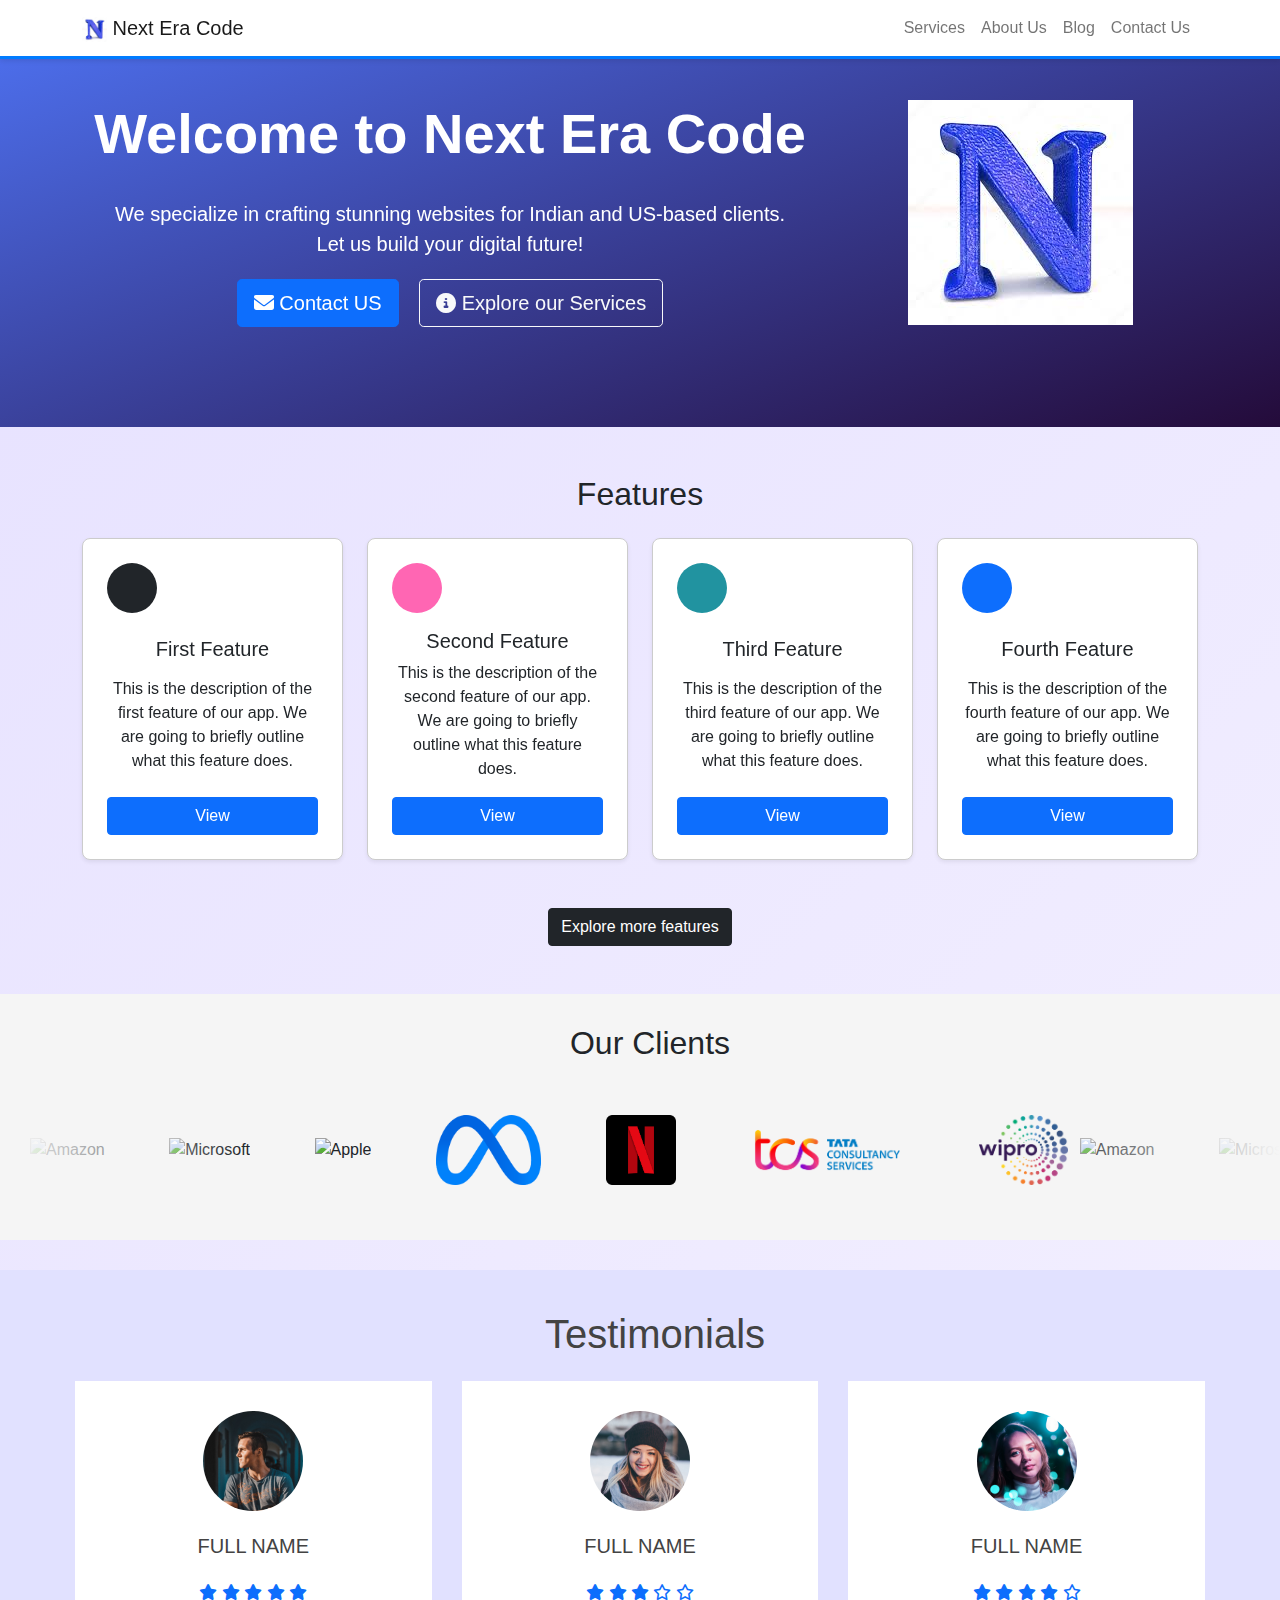
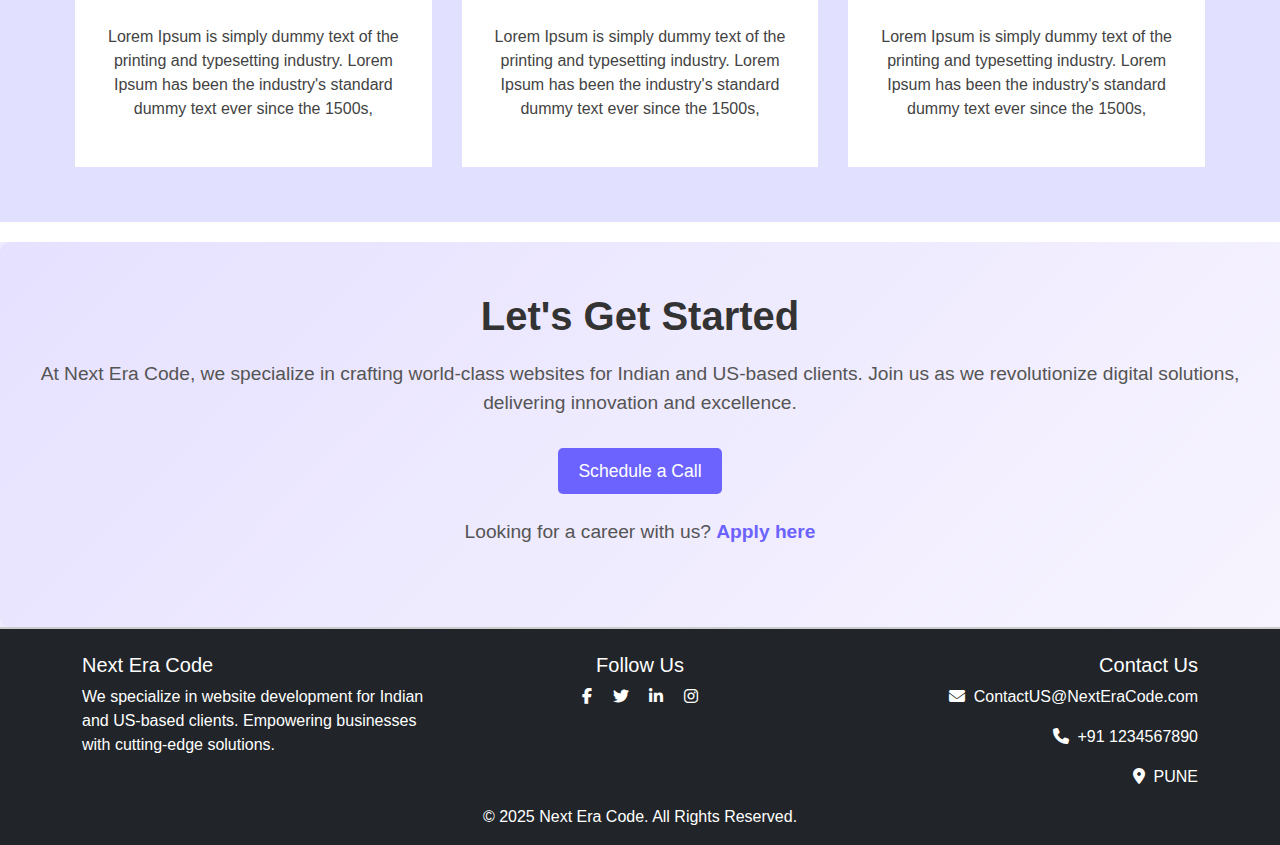
==== index.html @ 8c84ebe3 "Uploading current work" ====
<!DOCTYPE html>
<html lang="en">
  <head>
    <meta charset="UTF-8" />
    <meta name="viewport" content="width=device-width, initial-scale=1.0" />
    <title>Next Era Code</title>
    <link rel="stylesheet" href="bootstrap-5.0.2-dist/css/bootstrap.min.css" />
    <link rel="stylesheet" href="style/style.css" />
    <link href="https://unpkg.com/aos@2.3.1/dist/aos.css" rel="stylesheet" />
    <link
      rel="stylesheet"
      href="https://cdnjs.cloudflare.com/ajax/libs/font-awesome/6.7.2/css/all.min.css"
      integrity="sha512-Evv84Mr4kqVGRNSgIGL/F/aIDqQb7xQ2vcrdIwxfjThSH8CSR7PBEakCr51Ck+w+/U6swU2Im1vVX0SVk9ABhg=="
      crossorigin="anonymous"
      referrerpolicy="no-referrer"
    />
    <link
      href="image/N-logo.jpg"
      rel="icon"
      style="height: 16px; width: 16px"
    />
  </head>
  <body>
    <!-- navbar starts -->
    <nav class="navbar navbar-expand-lg navbar-light navbar-custom">
      <div class="container">
        <a class="navbar-brand" href="#">
          <img
            src="/image/N-logo.jpg"
            alt="Logo"
            style="height: 25px; width: 25px"
          />
          Next Era Code
        </a>
        <button
          class="navbar-toggler"
          type="button"
          data-bs-toggle="collapse"
          data-bs-target="#navbarNav"
          aria-controls="navbarNav"
          aria-expanded="false"
          aria-label="Toggle navigation"
        >
          <span class="navbar-toggler-icon"></span>
        </button>
        <div
          class="collapse navbar-collapse justify-content-end"
          id="navbarNav"
        >
          <ul class="navbar-nav">
            <li class="nav-item">
              <a class="nav-link" href="service.html">Services</a>
            </li>
            <li class="nav-item">
              <a class="nav-link" href="about.html">About Us</a>
            </li>
            <li class="nav-item">
              <a class="nav-link" href="#">Blog</a>
            </li>
            <li class="nav-item">
              <a class="nav-link" href="contact.html">Contact Us</a>
            </li>
          </ul>
        </div>
      </div>
    </nav>
    <!-- navnar ends -->

    <!-- herosection starts  -->
    <section class="hero-section">
      <div class="container">
        <div class="col-md-12" data-aos="fade-right" data-aos-duration="2200">
          <div class="row">
            <div class="col-md-8">
              <h1 class="display-4 fw-bold">Welcome to Next Era Code</h1>
              <br />
              <p class="lead">
                We specialize in crafting stunning websites for Indian and
                US-based clients. <br />
                Let us build your digital future!
              </p>
              <div class="hero-btn">
                <a href="contact.html" class="btn btn-primary btn-lg me-3"
                  ><i class="fas fa-envelope"></i> Contact US</a
                >
                <a href="service.html" class="btn btn-outline-light btn-lg"
                  ><i class="fas fa-info-circle"></i> Explore our Services</a
                >
              </div>
            </div>
            <div class="col-md-4">
              <img
                src="image/N-logo.jpg"
                alt="Company Logo"
                class="img-fluid"
              />
            </div>
          </div>
          <!-- row ends -->
        </div>
      </div>
    </section>
    <!-- herosection ends -->

    <!-- feature section starts here -->
    <section id="services" class="features py-5">
      <div class="container text-center">
        <!-- Title -->
        <h2 class="mb-4">Features</h2>

        <!-- Feature Blocks -->
        <div class="row">
          <!-- First Feature -->
          <div
            class="col-lg-3 col-md-6 mb-4"
            data-aos="fade-down"
            data-aos-duration="1000"
          >
            <div class="card shadow-sm p-4 pop-up">
              <div class="circle bg-dark mb-3"></div>
              <h5 class="card-title">First Feature</h5>
              <p class="card-text">
                This is the description of the first feature of our app. We are
                going to briefly outline what this feature does.
              </p>
              <a href="#" class="btn btn-primary">View</a>
            </div>
          </div>
          <!-- Second Feature -->
          <div
            class="col-lg-3 col-md-6 mb-4"
            data-aos="fade-up"
            data-aos-duration="1000"
          >
            <div class="card shadow-sm p-4 pop-up">
              <div class="circle bg-pink mb-3"></div>
              <h5 class="card-title">Second Feature</h5>
              <p class="card-text">
                This is the description of the second feature of our app. We are
                going to briefly outline what this feature does.
              </p>
              <a href="#" class="btn btn-primary">View</a>
            </div>
          </div>
          <!-- Third Feature -->
          <div
            class="col-lg-3 col-md-6 mb-4"
            data-aos="fade-down"
            data-aos-duration="1000"
          >
            <div class="card shadow-sm p-4 pop-up">
              <div class="circle bg-3 mb-3"></div>
              <h5 class="card-title">Third Feature</h5>
              <p class="card-text">
                This is the description of the third feature of our app. We are
                going to briefly outline what this feature does.
              </p>
              <a href="#" class="btn btn-primary">View</a>
            </div>
          </div>
          <!-- Fourth Feature -->
          <div
            class="col-lg-3 col-md-6 mb-4"
            data-aos="fade-up"
            data-aos-duration="1000"
          >
            <div class="card shadow-sm p-4 pop-up">
              <div class="circle bg-primary mb-3"></div>
              <h5 class="card-title">Fourth Feature</h5>
              <p class="card-text">
                This is the description of the fourth feature of our app. We are
                going to briefly outline what this feature does.
              </p>
              <a href="#" class="btn btn-primary">View</a>
            </div>
          </div>
        </div>

        <!-- Center Button -->
        <a href="#" class="btn btn-dark mt-4">Explore more features</a>
      </div>
    </section>

    <!-- feature ends -->

    <!-- our client section starts-->
    <div class="client-section">
      <div id="our-client-text">
        <h2>Our Clients</h2>
      </div>
      <div class="logos">
        <div class="logos-slide">
          <img
            src="https://upload.wikimedia.org/wikipedia/commons/a/a9/Amazon_logo.svg"
            alt="Amazon"
          />
          <img
            src="https://upload.wikimedia.org/wikipedia/commons/4/44/Microsoft_logo.svg"
            alt="Microsoft"
          />
          <img
            src="https://upload.wikimedia.org/wikipedia/commons/f/fa/Apple_logo_black.svg"
            alt="Apple"
          />
          <img src="image/Meta.png" alt="meta" />
          <img src="image/Netflix_icon.png" alt="N" />
          <img src="image/TCS.png" alt="TCS" />
          <img src="image/Wipro.png" alt="Wipro" />
        </div>
        <div class="logos-slide">
          <img
            src="https://upload.wikimedia.org/wikipedia/commons/a/a9/Amazon_logo.svg"
            alt="Amazon"
          />
          <img
            src="https://upload.wikimedia.org/wikipedia/commons/4/44/Microsoft_logo.svg"
            alt="Microsoft"
          />
          <img
            src="https://upload.wikimedia.org/wikipedia/commons/f/fa/Apple_logo_black.svg"
            alt="Apple"
          />
          <img src="image/Meta.png" alt="meta" />
          <img src="image/Netflix_icon.png" alt="N" />
          <img src="image/TCS.png" alt="" />
          <img src="image/Wipro.png" alt="" />
        </div>
        <div class="logos-slide">
          <img
            src="https://upload.wikimedia.org/wikipedia/commons/a/a9/Amazon_logo.svg"
            alt="Amazon"
          />
          <img
            src="https://upload.wikimedia.org/wikipedia/commons/4/44/Microsoft_logo.svg"
            alt="Microsoft"
          />
          <img
            src="https://upload.wikimedia.org/wikipedia/commons/f/fa/Apple_logo_black.svg"
            alt="Apple"
          />
          <img src="image/Meta.png" alt="meta" />
          <img src="image/Netflix_icon.png" alt="N" />
          <img src="image/TCS.png" alt="" />
          <img src="image/Wipro.png" alt="" />
        </div>

        <div class="logos-slide">
          <img
            src="https://upload.wikimedia.org/wikipedia/commons/a/a9/Amazon_logo.svg"
            alt="Amazon"
          />
          <img
            src="https://upload.wikimedia.org/wikipedia/commons/4/44/Microsoft_logo.svg"
            alt="Microsoft"
          />
          <img
            src="https://upload.wikimedia.org/wikipedia/commons/f/fa/Apple_logo_black.svg"
            alt="Apple"
          />
          <img src="image/Meta.png" alt="meta" />
          <img src="image/Netflix_icon.png" alt="N" />
          <img src="image/TCS.png" alt="" />
          <img src="image/Wipro.png" alt="" />
        </div>
      </div>
    </div>
    <!-- our client section ends-->

    <!-- testimonial section starts -->
    <div class="testimonials">
      <div class="testimonial-inner">
        <h1>Testimonials</h1>
        <!-- <div class="border"></div> -->

        <div class="testimonial-row">
          <div class="testimonial-col">
            <div class="testimonial">
              <img src="image\p1.png" alt="" />
              <div class="testimonial-name">Full name</div>
              <div class="testimonial-stars">
                <i class="fas fa-star"></i>
                <i class="fas fa-star"></i>
                <i class="fas fa-star"></i>
                <i class="fas fa-star"></i>
                <i class="fas fa-star"></i>
              </div>

              <p>
                Lorem Ipsum is simply dummy text of the printing and typesetting
                industry. Lorem Ipsum has been the industry's standard dummy
                text ever since the 1500s,
              </p>
            </div>
          </div>

          <div class="testimonial-col">
            <div class="testimonial">
              <img src="image\p2.png" alt="" />
              <div class="testimonial-name">Full name</div>
              <div class="testimonial-stars">
                <i class="fas fa-star"></i>
                <i class="fas fa-star"></i>
                <i class="fas fa-star"></i>
                <i class="far fa-star"></i>
                <i class="far fa-star"></i>
              </div>

              <p>
                Lorem Ipsum is simply dummy text of the printing and typesetting
                industry. Lorem Ipsum has been the industry's standard dummy
                text ever since the 1500s,
              </p>
            </div>
          </div>

          <div class="testimonial-col">
            <div class="testimonial">
              <img src="image\p3.png" alt="" />
              <div class="testimonial-name">Full name</div>
              <div class="testimonial-stars">
                <i class="fas fa-star"></i>
                <i class="fas fa-star"></i>
                <i class="fas fa-star"></i>
                <i class="fas fa-star"></i>
                <i class="far fa-star"></i>
              </div>

              <p>
                Lorem Ipsum is simply dummy text of the printing and typesetting
                industry. Lorem Ipsum has been the industry's standard dummy
                text ever since the 1500s,
              </p>
            </div>
          </div>
        </div>
      </div>
    </div>
    <!-- testimonial section ends -->

    <div class="get-started">
      <h2>Let's Get Started</h2>
      <p>
        At Next Era Code, we specialize in crafting world-class websites for
        Indian and US-based clients. Join us as we revolutionize digital
        solutions, delivering innovation and excellence.
      </p>
      <button class="btn btn-primary" onclick="window.location.href='service.html'">Schedule a Call </button>
      <p class="mt-4">
        Looking for a career with us? <a href="service.html">Apply here</a>
      </p>
    </div>

    <!-- footer starts here -->
    <footer id="contact" class="bg-dark text-white pt-4">
      <div class="container">
        <div class="row">
          <!-- Company Information -->
          <div class="col-md-4">
            <h5>Next Era Code</h5>
            <p>
              We specialize in website development for Indian and US-based
              clients. Empowering businesses with cutting-edge solutions.
            </p>
          </div>

          <!-- Social Media Links -->
          <div class="col-md-4 text-center follow-us">
            <h5>Follow Us</h5>
            <a href="#" class="text-white me-3">
              <i class="fab fa-facebook-f"></i>
            </a>
            <a href="#" class="text-white me-3">
              <i class="fab fa-twitter"></i>
            </a>
            <a href="#" class="text-white me-3">
              <i class="fab fa-linkedin-in"></i>
            </a>
            <a href="#" class="text-white">
              <i class="fab fa-instagram"></i>
            </a>
          </div>

          <!-- Copyright -->
          <div class="col-md-4 text-end">
            <h5>Contact Us</h5>
            <p>
              <i class="fa-solid fa-envelope"></i>&nbsp;
              ContactUS@NextEraCode.com
            </p>
            <p><i class="fa-solid fa-phone"></i>&nbsp; +91 1234567890</p>
            <p><i class="fa-solid fa-location-dot"></i>&nbsp; PUNE</p>
          </div>
          <p class="text-center">
            &copy; 2025 Next Era Code. All Rights Reserved.
          </p>
        </div>
      </div>
    </footer>

    <!-- footer ends -->

    <!-- Font Awesome Bootstrap -->
    <script src="main.js"></script>
    <script src="https://cdnjs.cloudflare.com/ajax/libs/font-awesome/6.0.0-beta3/js/all.min.js"></script>
    <script src="https://cdn.jsdelivr.net/npm/bootstrap@5.3.0-alpha1/dist/js/bootstrap.bundle.min.js"></script>
    <script src="https://unpkg.com/aos@2.3.1/dist/aos.js"></script>

    <script>
      AOS.init();
    </script>
  </body>
</html>
---- style/style.css ----
/* Home Page */
.navbar {
  position: fixed;
  top: 0;
  left: 0;
  width: 100%;
  z-index: 1000;
  background-color: #fff;
  box-shadow: 0 2px 5px rgba(0, 0, 0, 0.1);
}

body {
  font-family: "Roboto", sans-serif;
  background: linear-gradient(135deg, #e6e1ff, #f7f4ff);
}
.navbar-custom {
  border-bottom: 3px solid #007bff;
}

.hero-section {
  background: linear-gradient(160deg, #4f74f6, #240b3a);
  color: white;
  padding: 100px 0;
  text-align: center;
  /* font-family: roboto; */
}
.hero-btn {
  margin-top: 20px;
}

.follow-us a {
  text-decoration: none;
}

footer {
  border-top: 2px #ccc solid;
}

/* home page feature section  */

.features .row {
  display: flex;
  flex-wrap: wrap;
}
.features .card {
  height: 100%;
  display: flex;
  flex-direction: column;
  justify-content: space-between;
}

.circle {
  width: 50px;
  height: 50px;
  border-radius: 50%;
  display: inline-block;
}
.bg-dark {
  background-color: #333;
}
.bg-pink {
  background-color: #ff66b3;
}
.bg-3 {
  background-color: #2193a0;
}
.bg-primary {
  background-color: #007bff;
}

/* .summary{
  background-color: #6e4eb1;
  color: #fff;
} */

/* Base Div Styling */
.pop-up {
  background-color: #fff;
  border: 1px solid #ccc;
  border-radius: 8px;
  padding: 20px;
  text-align: center;
  transition: all 0.3s ease;
  box-shadow: 0 4px 6px rgba(0, 0, 0, 0.1);
}

.pop-up:hover {
  transform: scale(1.1);
  box-shadow: 0 10px 20px rgba(0, 0, 0, 0.2);
  background-color: #f9f9f9;
}

.pop-up:hover * {
  transform: scale(1.05);
  transition: transform 0.3s ease;
}
/* home page feature section end */

.btn:hover {
  box-shadow: 0 8px 15px rgba(0, 0, 0, 0.2);
  transform: translateY(-3px);
}

.get-started {
  background: linear-gradient(135deg, #e6e1ff, #f7f4ff);
  padding: 50px 20px;
  text-align: center;
  border-radius: 10px;
}

.get-started h2 {
  font-weight: bold;
  font-size: 2.5rem;
  margin-bottom: 20px;
  color: #333;
}

.get-started p {
  font-size: 1.2rem;
  color: #555;
  margin-bottom: 30px;
}

.get-started .btn-primary {
  background-color: #6c63ff;
  border: none;
  font-size: 1.1rem;
  padding: 10px 20px;
  border-radius: 5px;
  transition: transform 0.3s, box-shadow 0.3s;
}

.get-started .btn-primary:hover {
  transform: scale(1.05);
  box-shadow: 0 8px 15px rgba(0, 0, 0, 0.2);
}

.get-started a {
  color: #6c63ff;
  font-weight: bold;
  text-decoration: none;
}

.get-started a:hover {
  text-decoration: underline;
}

/* our client section start */
@keyframes slide {
  0% {
    transform: translateX(-100%);
  }
  100% {
    transform: translateX(0%);
  }
}

.client-section {
  /* border: 2px solid violet;   */
  margin-bottom: 30px;
  position: relative;
  display: flex;
  flex-direction: column;
  text-align: center;
  background-color: whitesmoke;
}

#our-client-text {
  font-family: "Roboto", sans-serif;
  font-weight: 500;
  margin-top: 30px;
  margin-bottom: 10px;
  padding-left: 20px;
}
.logos {
  /* border: 2px solid black; */
  overflow: hidden;
  height: 100px;
  white-space: nowrap;
  margin: 20px 0;
  margin-bottom: 40px;
  display: flex;
  align-items: center;
}
.logos::before {
  position: absolute;
  bottom: 50px;
  left: 0;
  width: 250px;
  height: 75px;
  background: linear-gradient(to left, rgba(255, 255, 255, 0), whitesmoke);
  content: "";
  z-index: 2;
}

.logos::after {
  position: absolute;
  bottom: 50px;
  right: 0;
  width: 250px;
  height: 75px;
  background: linear-gradient(to right, rgba(255, 255, 255, 0), whitesmoke);
  content: "";
  z-index: 2;
}
.logos-slide {
  /* border: 2px solid black; */
  display: inline-block;
  animation: 25s slide infinite linear;
}
.logos-slide img {
  height: 70px;
  margin: 0 30px;
}
/* our client section end */

/* testimonial section starts */
.testimonials {
  /* border: 1px solid;  */
  padding: 40px 0;
  background: #e1e1ff;
  color: #434343;
  text-align: center;
  font-family: "montserrat", sans-serif;
  border-bottom: 20px solid #fff;
}
.testimonial-inner {
  /* border: 1px solid red;  */
  max-width: 1200px;
  margin: auto;
  overflow: hidden;
  padding: 0 20px;
}
.testimonial-inner h1 {
  margin-left: 30px;
}

.testimonial-row {
  /* border: 1px solid;  */
  display: flex;
  flex-wrap: wrap;
  justify-content: center;
}
.testimonial-col {
  /* border: 1px solid;  */
  flex: 33.33%;
  max-width: 33.33%;
  box-sizing: border-box;
  padding: 15px;
}
.testimonial {
  /* border: 1px solid;  */
  background: #fff;
  padding: 30px;
}
.testimonial img {
  /* border: 1px solid;  */
  width: 100px;
  height: 100px;
  border-radius: 50%;
}
.testimonial-name {
  /* border: 1px solid;  */
  font-size: 20px;
  text-transform: uppercase;
  margin: 20px 0;
  /* margin-left: 50px; */
  /* padding-left: 10px; */
}
.testimonial-stars {
  color: #0d6efd;
  /* border: 1px solid;  */
  margin-bottom: 20px;
}

@media screen and (max-width: 960px) {
  .testimonial-col {
    flex: 100%;
    max-width: 80%;
  }
}

@media screen and (max-width: 600px) {
  .testimonial-col {
    flex: 100%;
    max-width: 100%;
  }
}
/* testimonial section ends */

/* ************* Home Page End ************* */

/* **************** Service Page Start *************** */
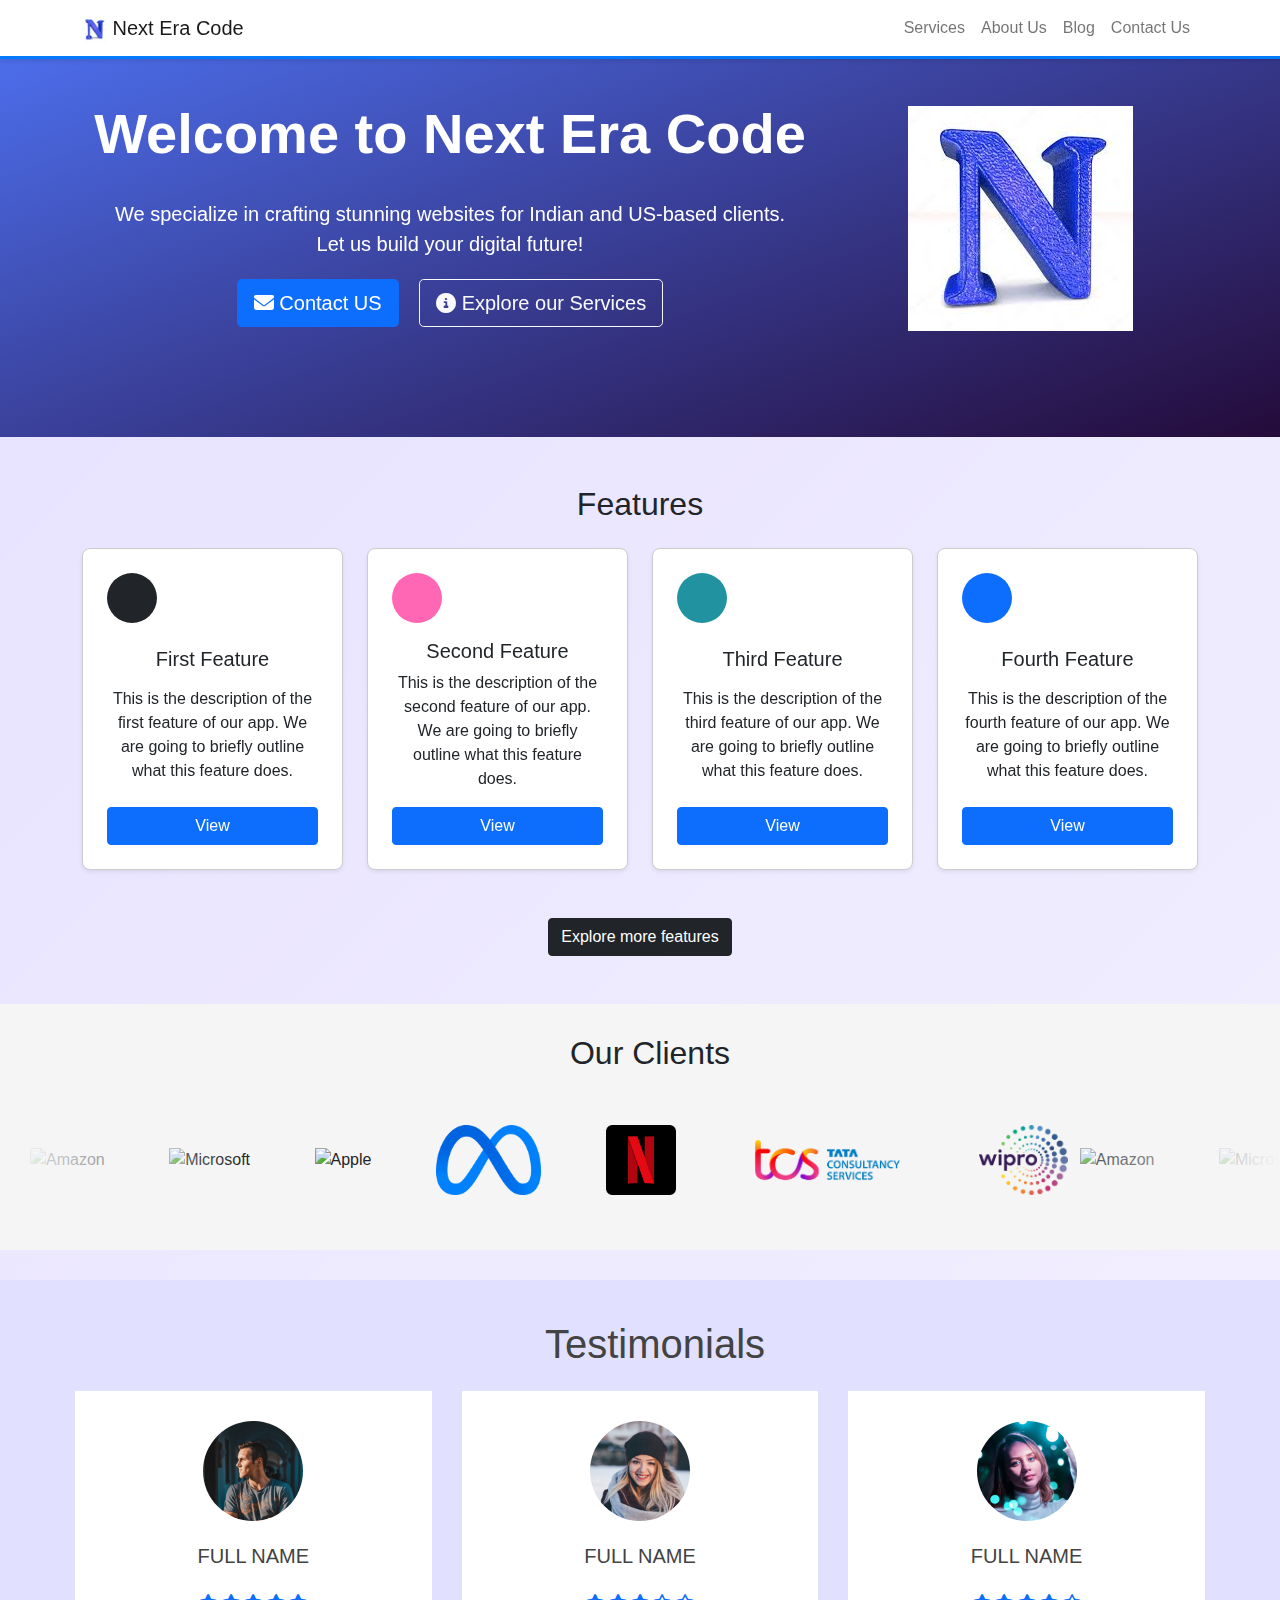
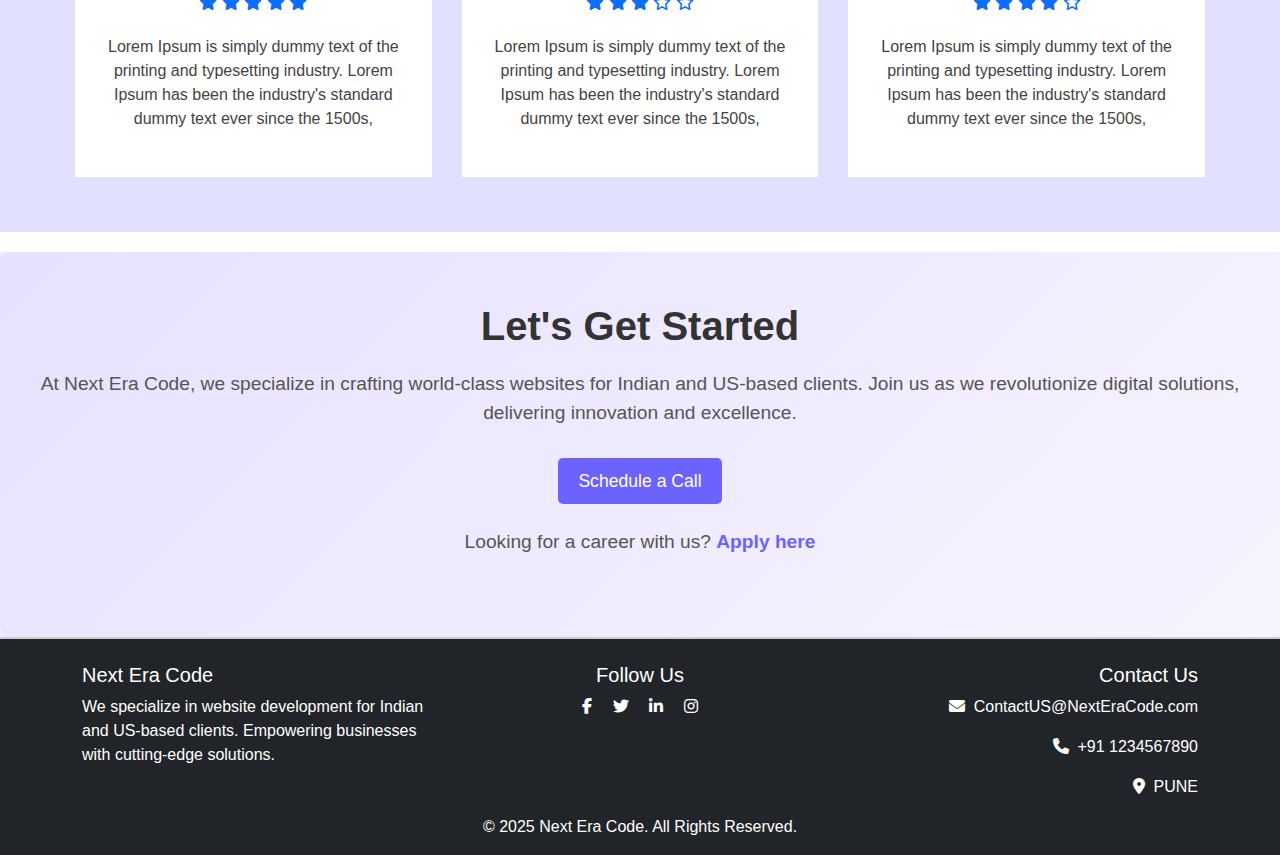
==== commit ba7e0237: "Update index.html" ====
--- a/index.html
+++ b/index.html
@@ -26,7 +26,7 @@
       <div class="container">
         <a class="navbar-brand" href="#">
           <img
-            src="/image/N-logo.jpg"
+            src="image/N-logo.jpg"
             alt="Logo"
             style="height: 25px; width: 25px"
           />
@@ -80,15 +80,15 @@
                 Let us build your digital future!
               </p>
               <div class="hero-btn">
-                <a href="contact.html" class="btn btn-primary btn-lg me-3"
+                <a href="contact.html" class="btn btn-primary btn-lg me-3 hero-section-btn"
                   ><i class="fas fa-envelope"></i> Contact US</a
                 >
-                <a href="service.html" class="btn btn-outline-light btn-lg"
+                <a href="service.html" class="btn btn-outline-light btn-lg hero-section-btn"
                   ><i class="fas fa-info-circle"></i> Explore our Services</a
                 >
               </div>
             </div>
-            <div class="col-md-4">
+            <div class="col-md-4 hero-img">
               <img
                 src="image/N-logo.jpg"
                 alt="Company Logo"
--- a/style/style.css
+++ b/style/style.css
@@ -17,6 +17,7 @@
   border-bottom: 3px solid #007bff;
 }
 
+/* hero-section starts*/
 .hero-section {
   background: linear-gradient(160deg, #4f74f6, #240b3a);
   color: white;
@@ -28,6 +29,18 @@
   margin-top: 20px;
 }
 
+.hero-section-btn {
+  margin-bottom: 10px;
+}
+
+.hero-img {
+  display: flex;
+  justify-content: center;
+  align-items: center;
+}
+/* hero-section ends */
+
+/* footer starts */
 .follow-us a {
   text-decoration: none;
 }
@@ -35,6 +48,7 @@
 footer {
   border-top: 2px #ccc solid;
 }
+/* footer ends */
 
 /* home page feature section  */
 
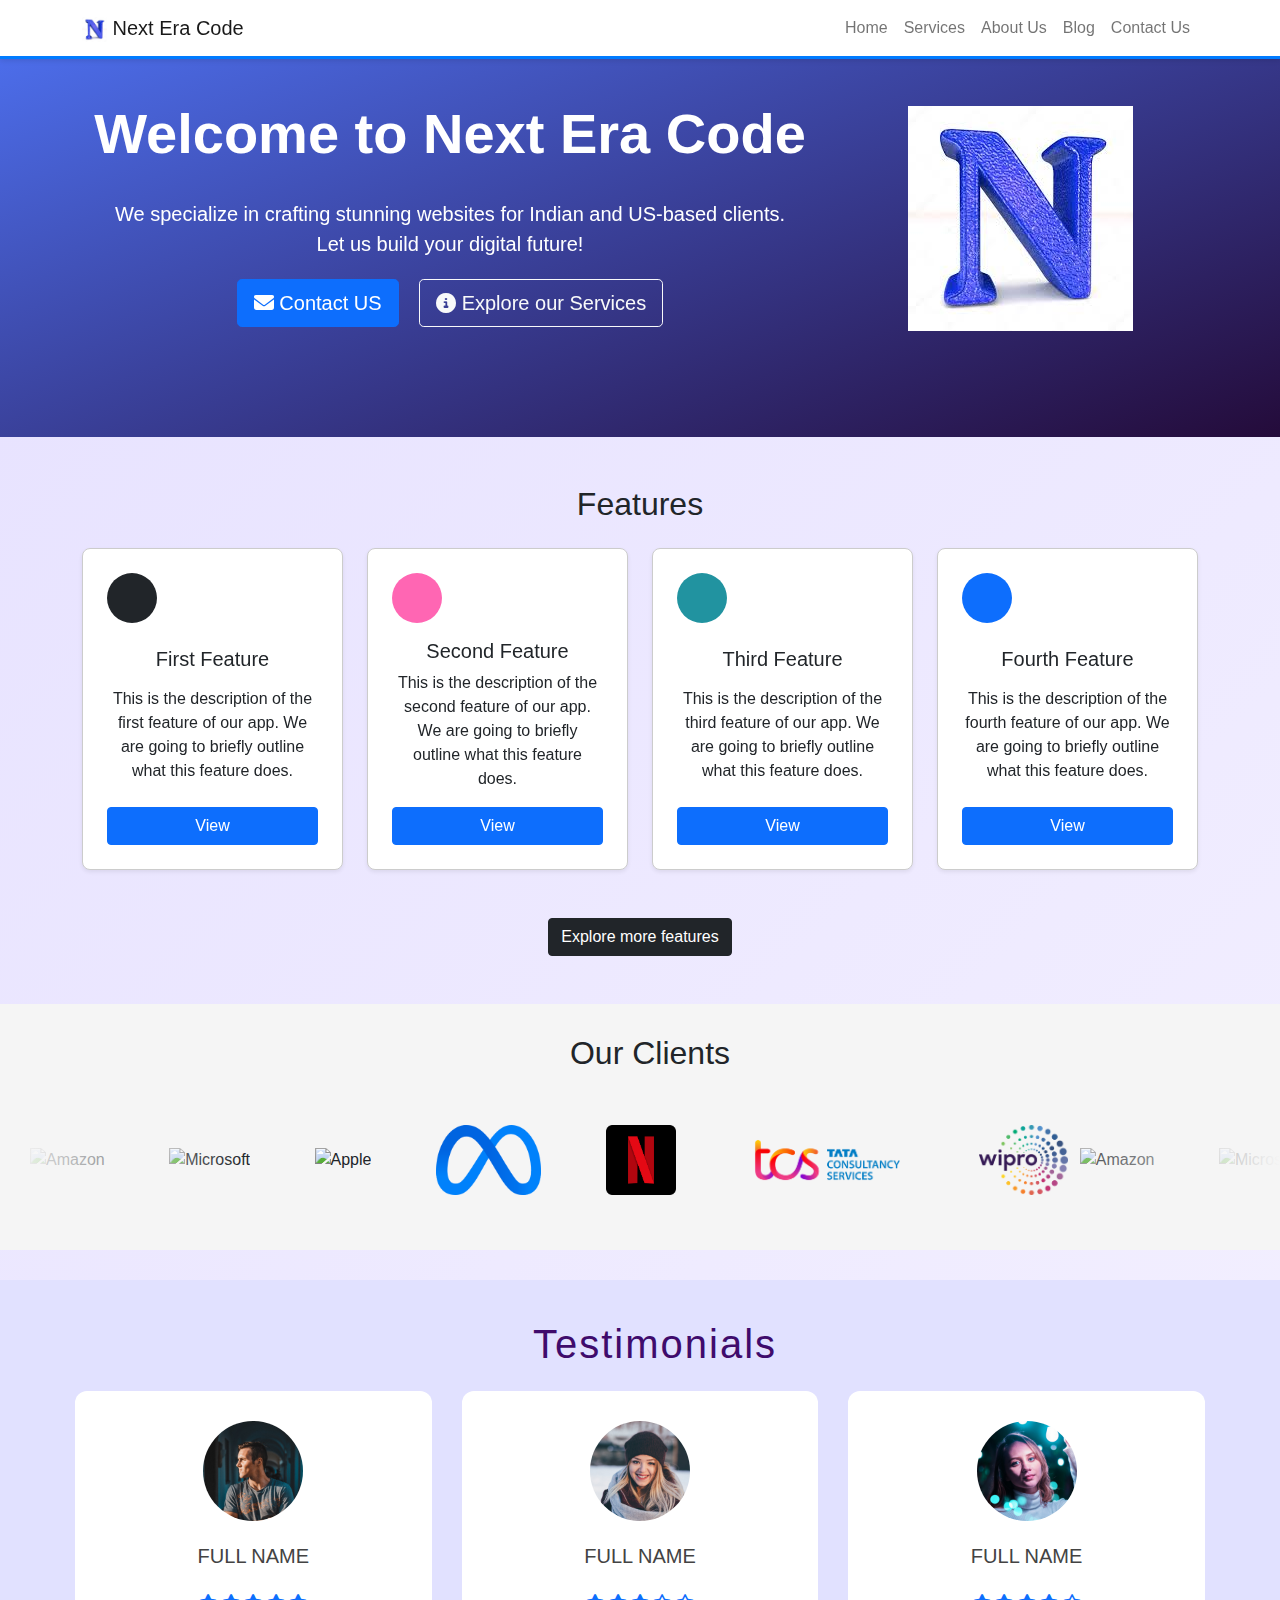
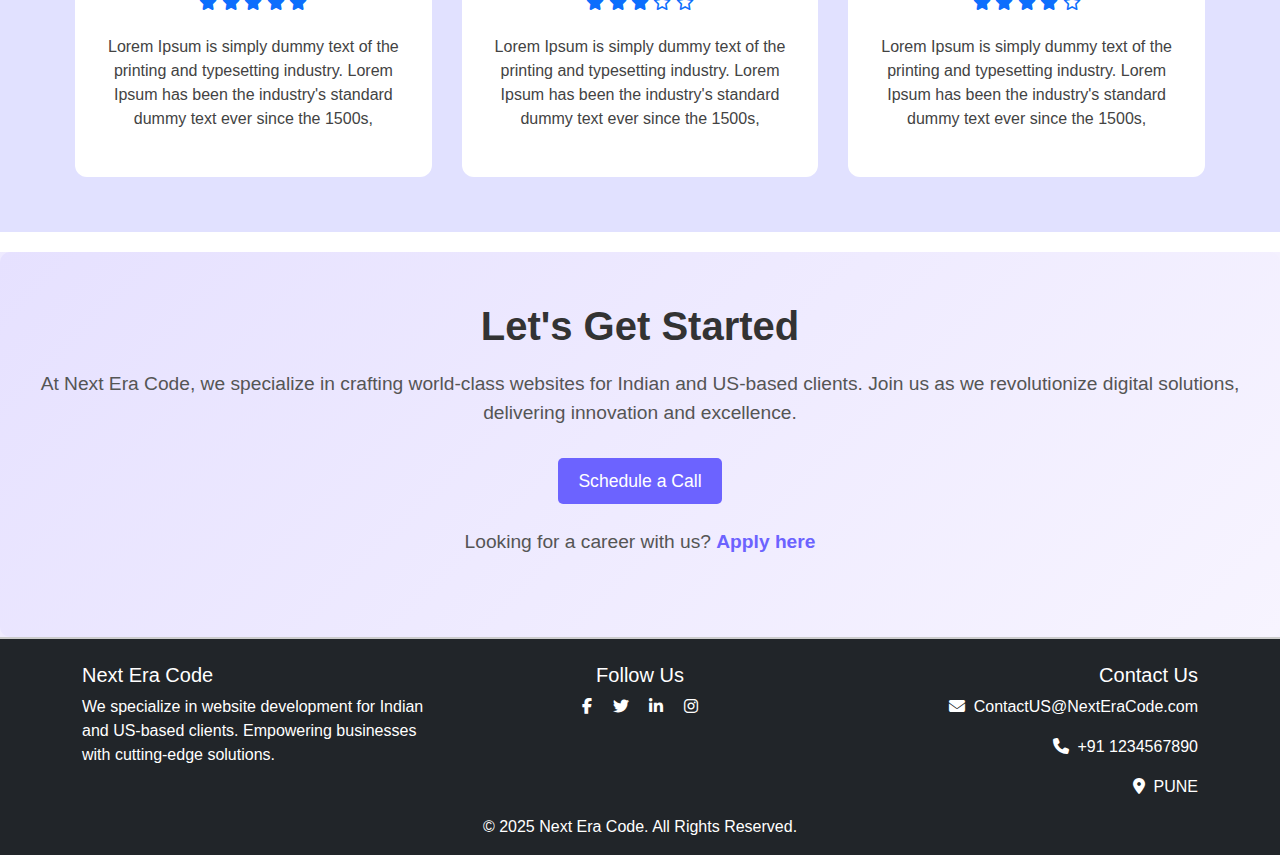
==== commit a61414c5: "updated index" ====
--- a/index.html
+++ b/index.html
@@ -49,16 +49,19 @@
         >
           <ul class="navbar-nav">
             <li class="nav-item">
-              <a class="nav-link" href="service.html">Services</a>
+              <a class="nav-link" href="./index.html">Home</a>
             </li>
             <li class="nav-item">
-              <a class="nav-link" href="about.html">About Us</a>
+              <a class="nav-link" href="./service.html">Services</a>
             </li>
             <li class="nav-item">
-              <a class="nav-link" href="#">Blog</a>
+              <a class="nav-link" href="./about.html">About Us</a>
             </li>
             <li class="nav-item">
-              <a class="nav-link" href="contact.html">Contact Us</a>
+              <a class="nav-link" href="./blog.html">Blog</a>
+            </li>
+            <li class="nav-item">
+              <a class="nav-link" href="./contact.html">Contact Us</a>
             </li>
           </ul>
         </div>
--- a/style/style.css
+++ b/style/style.css
@@ -23,7 +23,6 @@
   color: white;
   padding: 100px 0;
   text-align: center;
-  /* font-family: roboto; */
 }
 .hero-btn {
   margin-top: 20px;
@@ -82,12 +81,7 @@
   background-color: #007bff;
 }
 
-/* .summary{
-  background-color: #6e4eb1;
-  color: #fff;
-} */
-
-/* Base Div Styling */
+/*Feature Base Div Styling */
 .pop-up {
   background-color: #fff;
   border: 1px solid #ccc;
@@ -170,7 +164,6 @@
 }
 
 .client-section {
-  /* border: 2px solid violet;   */
   margin-bottom: 30px;
   position: relative;
   display: flex;
@@ -187,7 +180,6 @@
   padding-left: 20px;
 }
 .logos {
-  /* border: 2px solid black; */
   overflow: hidden;
   height: 100px;
   white-space: nowrap;
@@ -218,7 +210,6 @@
   z-index: 2;
 }
 .logos-slide {
-  /* border: 2px solid black; */
   display: inline-block;
   animation: 25s slide infinite linear;
 }
@@ -247,28 +238,27 @@
 }
 .testimonial-inner h1 {
   margin-left: 30px;
+  color: #3f0b6c;
+  letter-spacing: 2px;  
 }
 
 .testimonial-row {
-  /* border: 1px solid;  */
   display: flex;
   flex-wrap: wrap;
   justify-content: center;
 }
 .testimonial-col {
-  /* border: 1px solid;  */
   flex: 33.33%;
   max-width: 33.33%;
   box-sizing: border-box;
   padding: 15px;
 }
 .testimonial {
-  /* border: 1px solid;  */
+  border-radius: 12px;
   background: #fff;
   padding: 30px;
 }
 .testimonial img {
-  /* border: 1px solid;  */
   width: 100px;
   height: 100px;
   border-radius: 50%;
@@ -303,5 +293,3 @@
 /* testimonial section ends */
 
 /* ************* Home Page End ************* */
-
-/* **************** Service Page Start *************** */
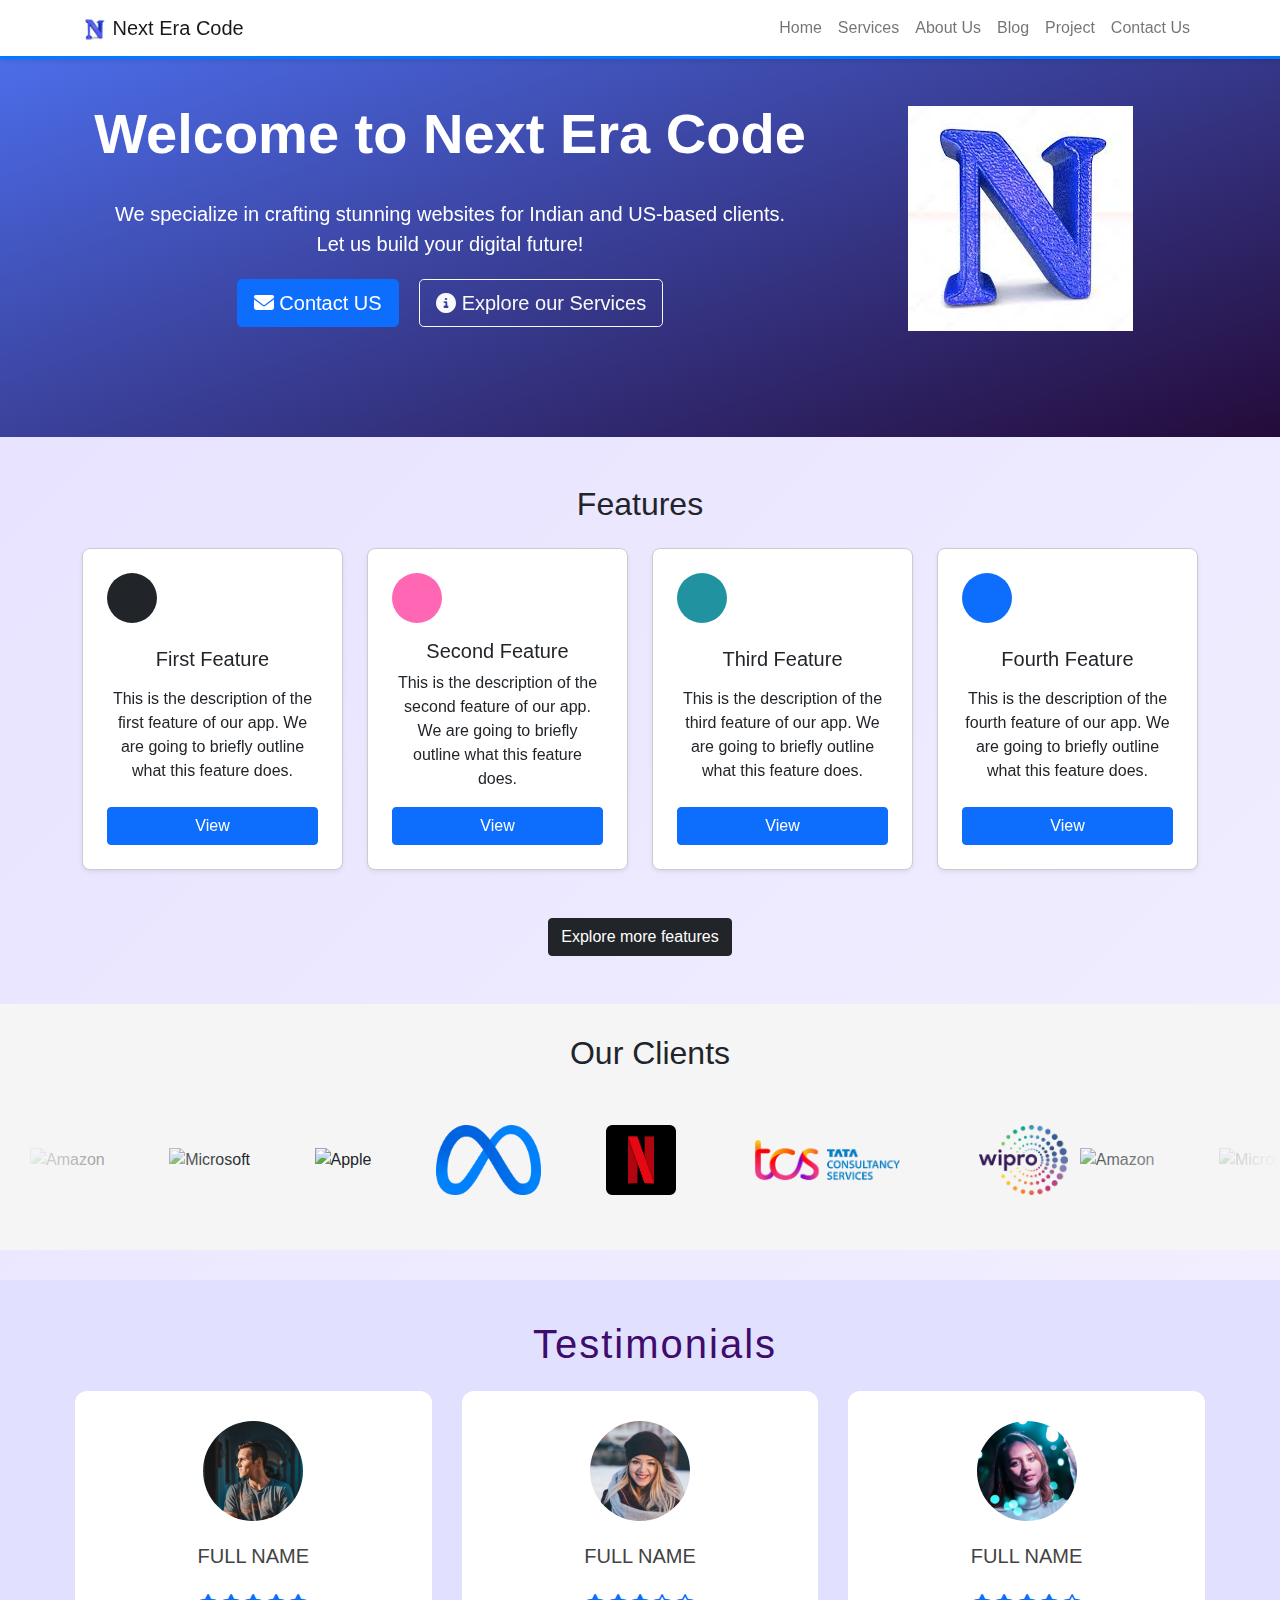
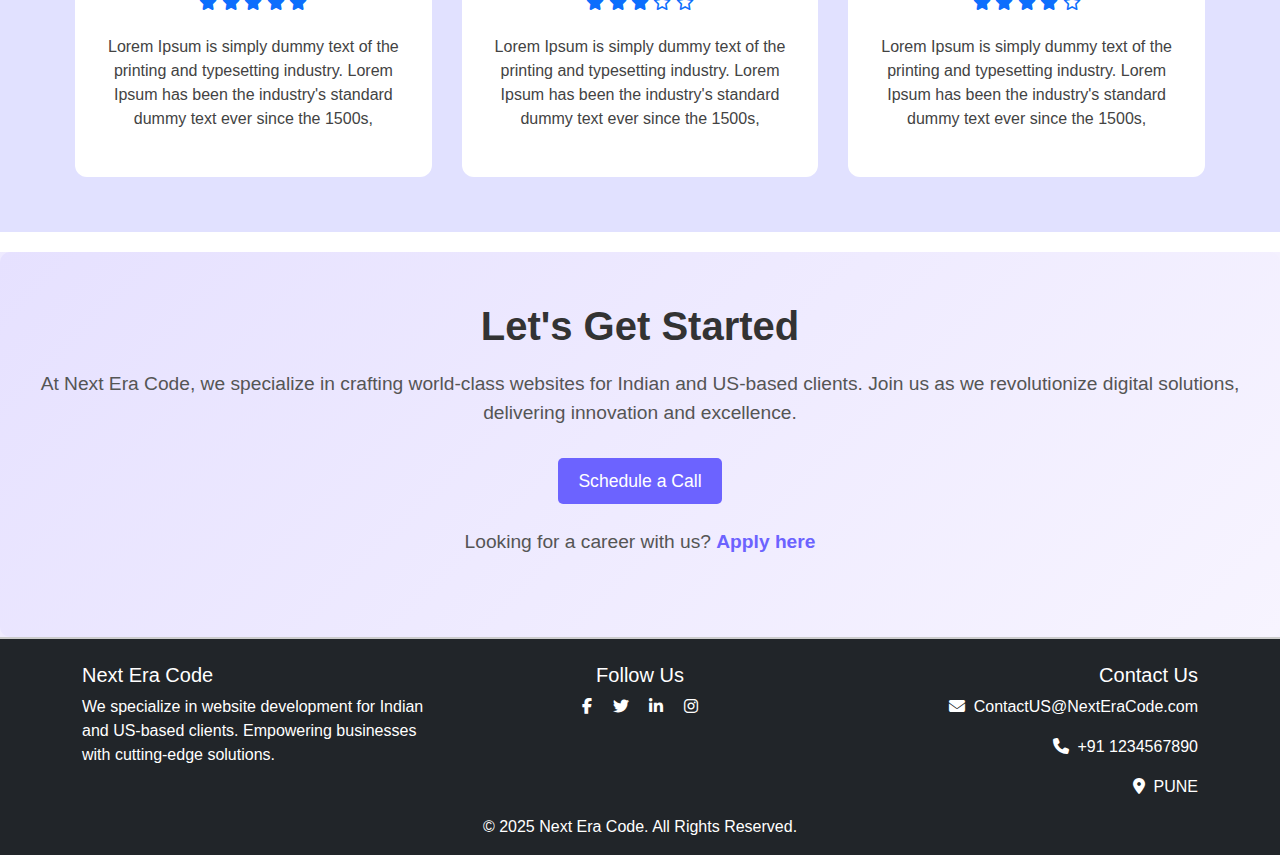
==== commit 7c709f87: "added portfolio page" ====
--- a/index.html
+++ b/index.html
@@ -61,6 +61,9 @@
               <a class="nav-link" href="./blog.html">Blog</a>
             </li>
             <li class="nav-item">
+              <a class="nav-link" href="./project.html">Project</a>
+            </li>
+            <li class="nav-item">
               <a class="nav-link" href="./contact.html">Contact Us</a>
             </li>
           </ul>
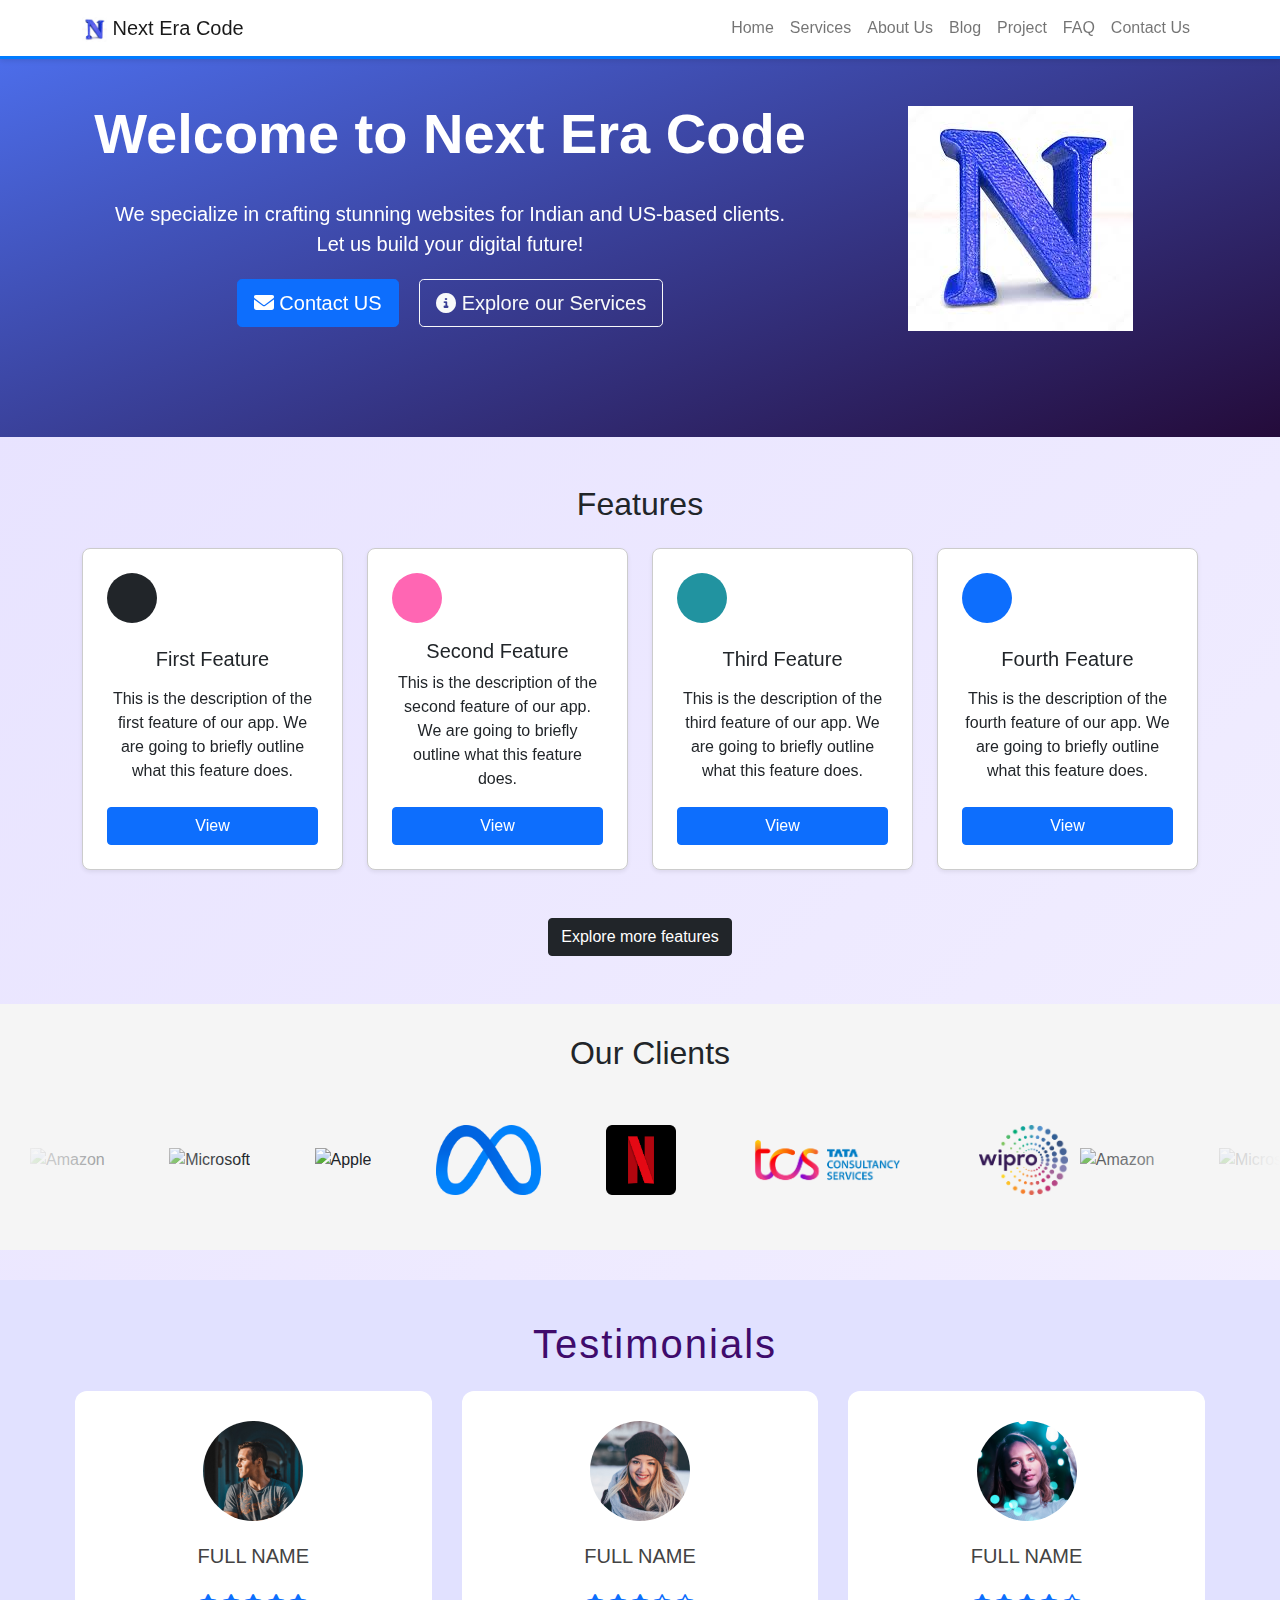
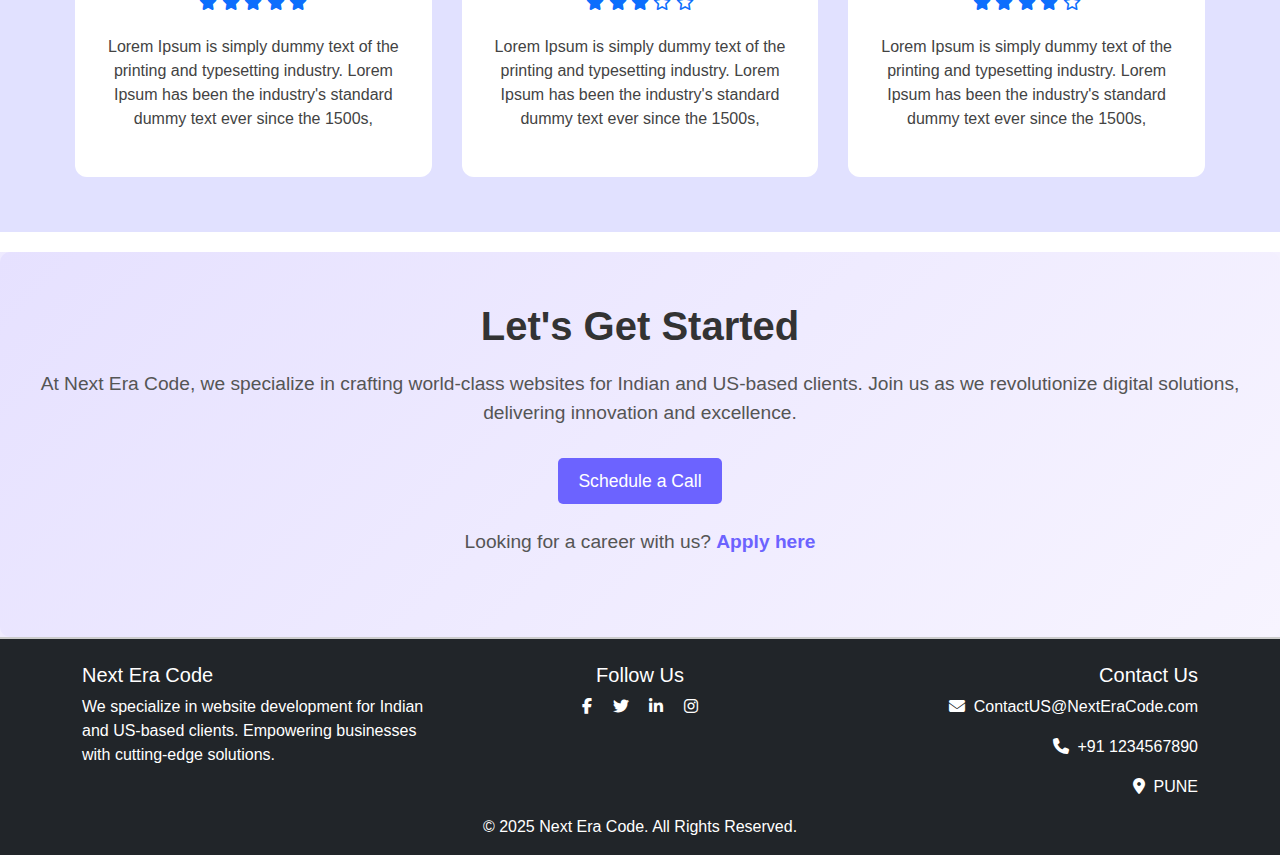
==== commit 743145a7: "faq added" ====
--- a/index.html
+++ b/index.html
@@ -64,6 +64,9 @@
               <a class="nav-link" href="./project.html">Project</a>
             </li>
             <li class="nav-item">
+              <a class="nav-link" href="./faq.html">FAQ</a>
+            </li>
+            <li class="nav-item">
               <a class="nav-link" href="./contact.html">Contact Us</a>
             </li>
           </ul>
